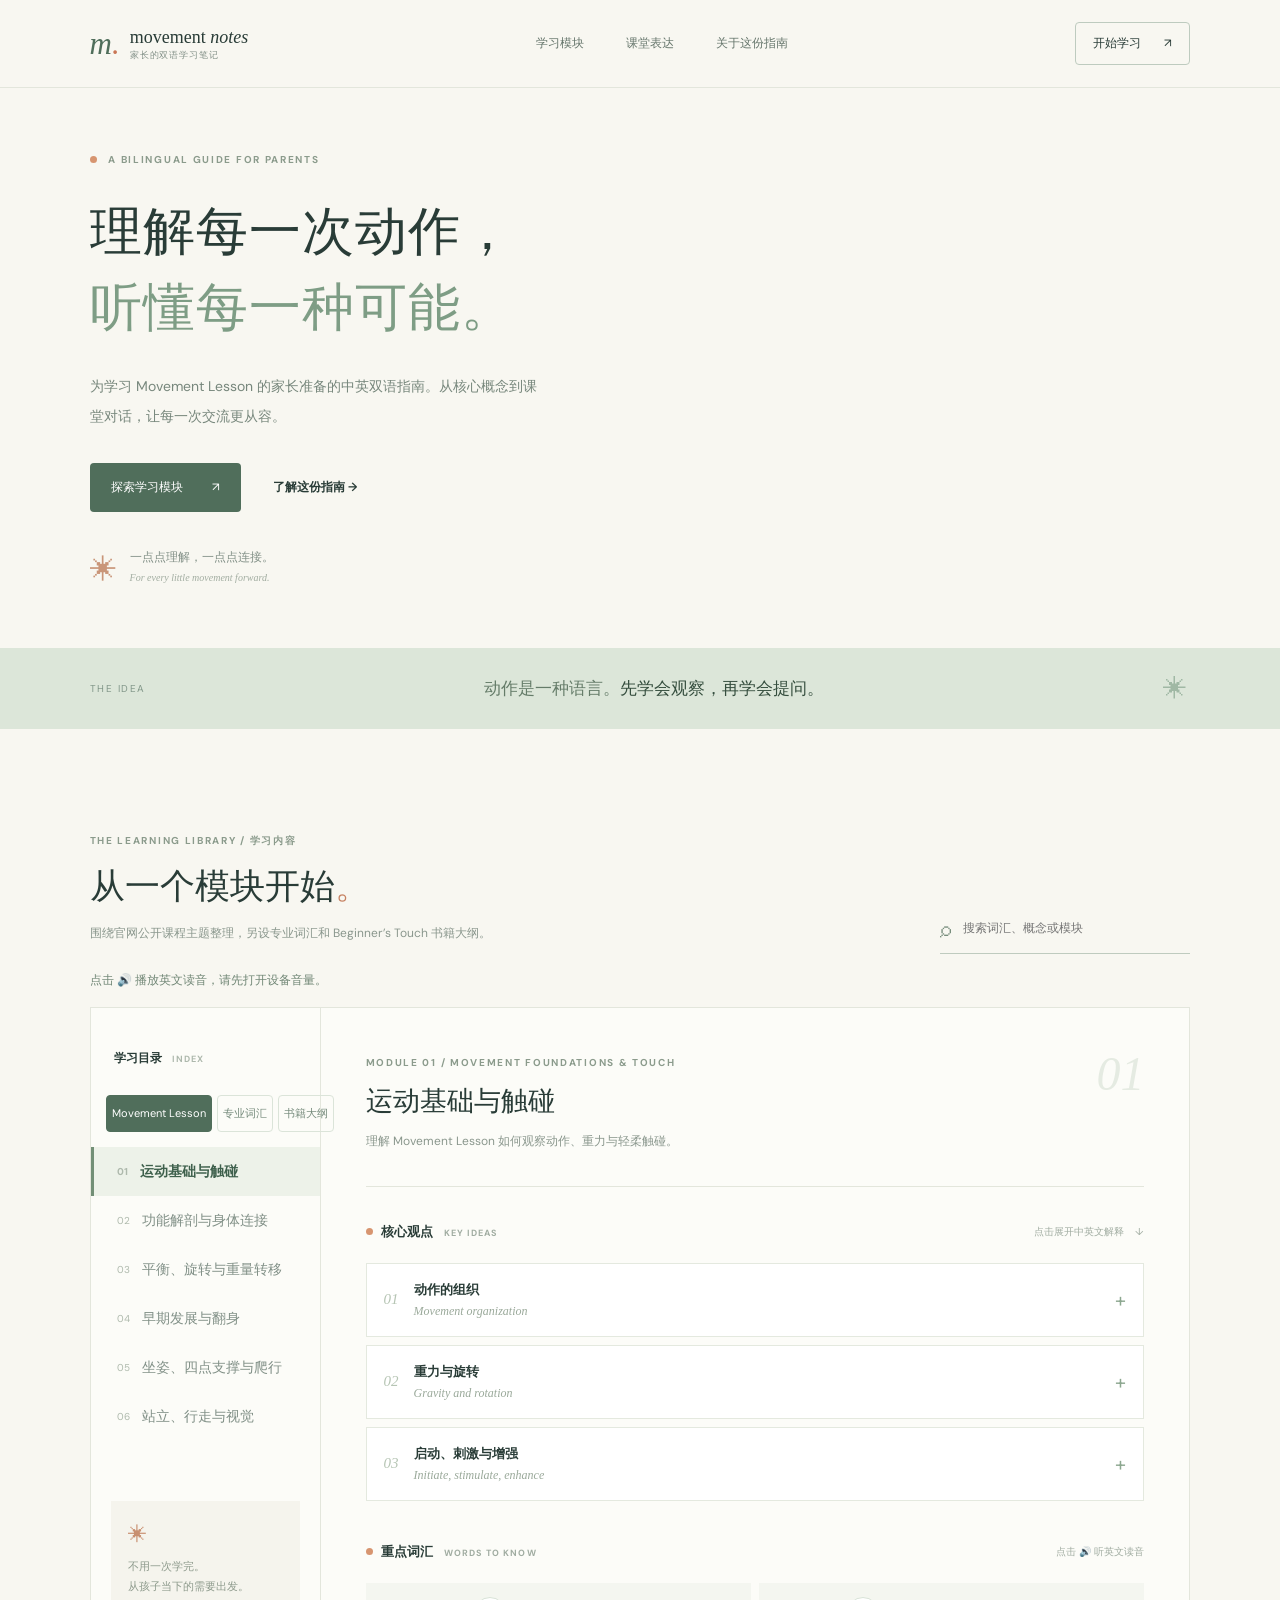
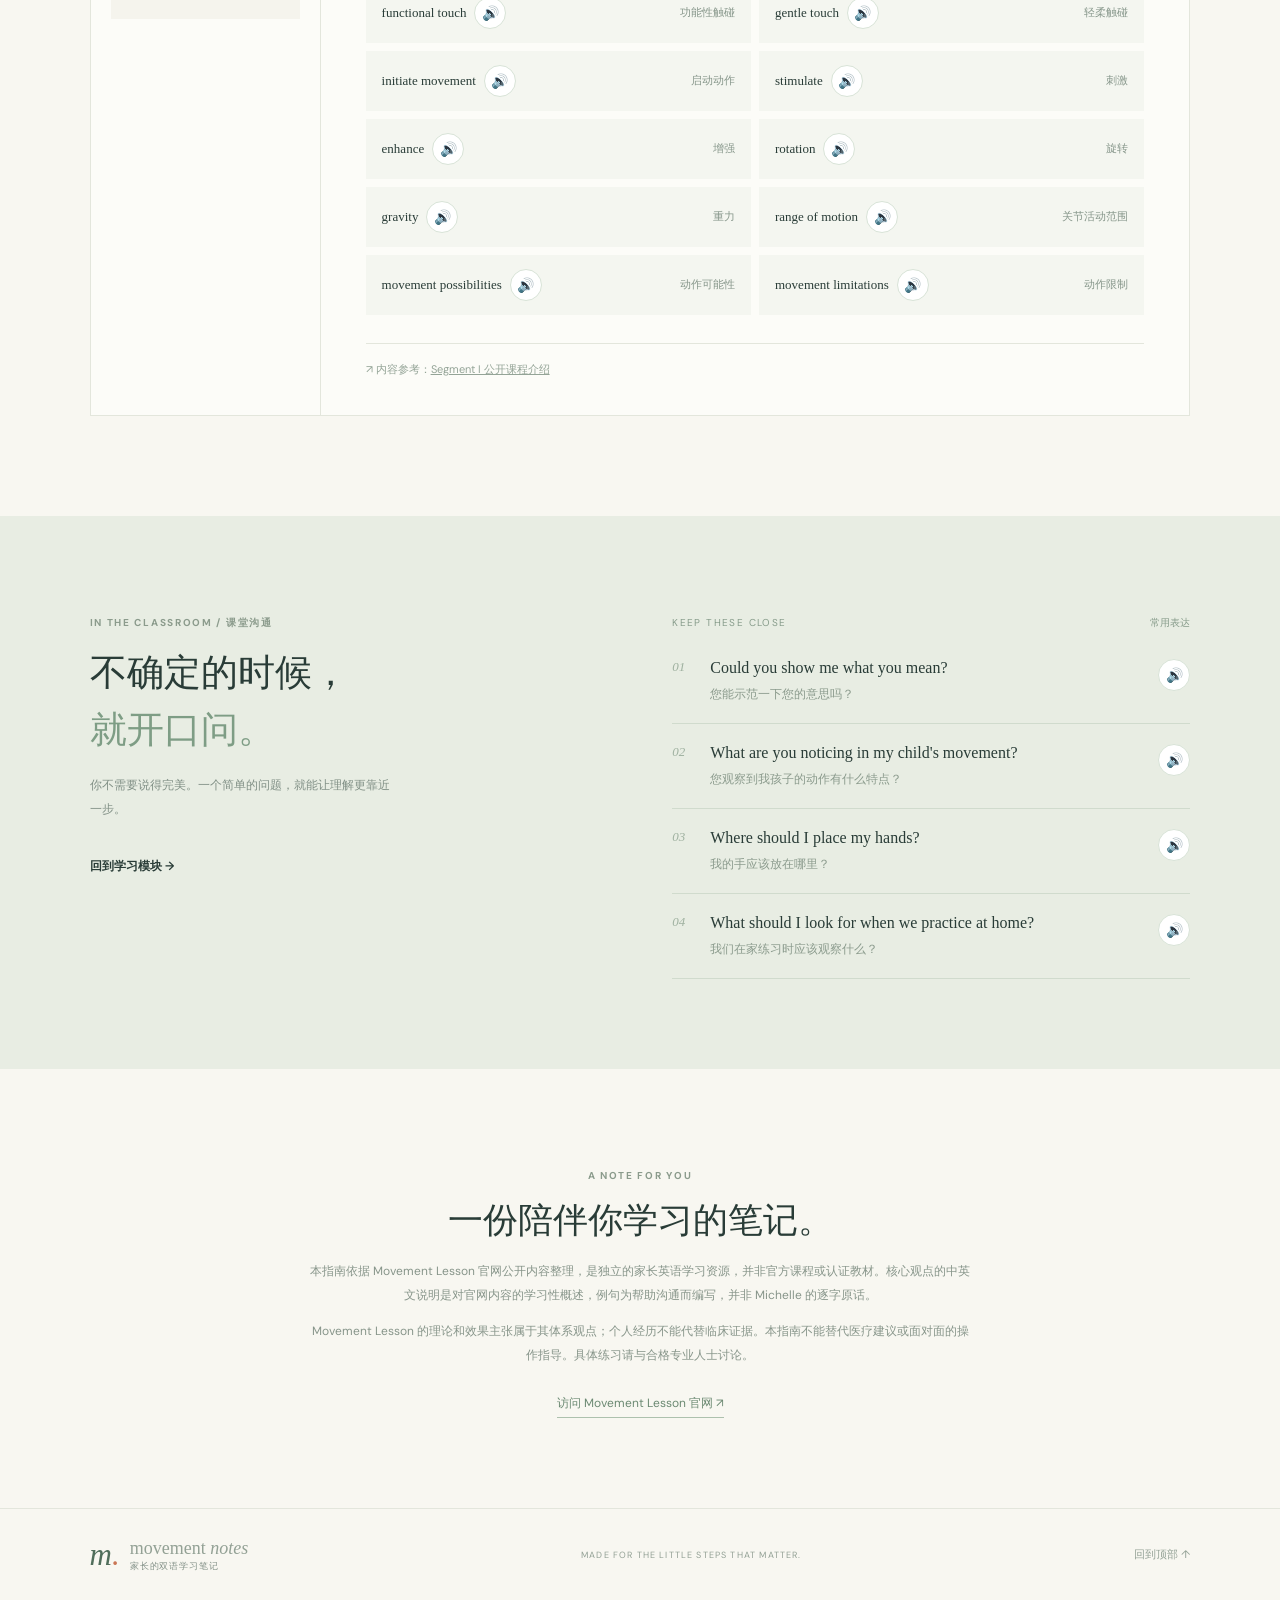
==== index.html @ 73ce2152 "Remove oversized hero illustration" ====
<!doctype html>
<html lang="zh-CN"><head><meta charset="utf-8"><meta name="viewport" content="width=device-width,initial-scale=1"><meta name="description" content="为家长准备的 Movement Lesson 中英双语学习与课堂沟通指南。"><title>Movement Notes · 动作学习英语指南</title><link rel="stylesheet" href="style.css?v=14"><script src="audio-map.js?v=10" defer></script><script src="app.js?v=13" defer></script></head><body>
<header class="top"><a class="brand" href="#top"><span class="brand-icon">m<span>.</span></span><span>movement <b>notes</b><small>家长的双语学习笔记</small></span></a><nav><a href="#modules">学习模块</a><a href="#phrases">课堂表达</a><a href="#about">关于这份指南</a></nav><a class="nav-cta" href="#modules">开始学习 <span>↗</span></a></header>
<main id="top"><section class="hero"><div class="hero-text"><p class="eyebrow"><span></span> A BILINGUAL GUIDE FOR PARENTS</p><h1>理解每一次动作，<br><em>听懂每一种可能。</em></h1><p class="hero-desc">为学习 Movement Lesson 的家长准备的中英双语指南。从核心概念到课堂对话，让每一次交流更从容。</p><div class="hero-actions"><a class="button" href="#modules">探索学习模块 <span>↗</span></a><a class="text-link" href="#about">了解这份指南 <span>→</span></a></div><div class="hero-note"><span class="note-mark">✳</span><p>一点点理解，一点点连接。<br><small>For every little movement forward.</small></p></div></div></section>
<section class="intro-strip"><span>THE IDEA</span><p>动作是一种语言。<strong>先学会观察，再学会提问。</strong></p><span>✳</span></section>
<section id="modules" class="content"><div class="section-head"><div><p class="eyebrow">THE LEARNING LIBRARY / 学习内容</p><h2>从一个模块开始<span>。</span></h2><p>围绕官网公开课程主题整理，另设专业词汇和 Beginner’s Touch 书籍大纲。</p></div><div class="search-wrap"><label for="search">⌕ <span class="sr-only">搜索词汇或模块</span></label><input id="search" type="search" placeholder="搜索词汇、概念或模块"></div></div><p id="speech-status" class="speech-status" role="status" aria-live="polite">点击 🔊 播放英文读音，请先打开设备音量。</p><div class="library"><aside><p class="aside-title">学习目录 <span>INDEX</span></p><div id="category-nav" aria-label="选择学习分类"></div><div id="module-nav" aria-label="选择主题"></div><div class="aside-note"><span>✳</span><p>不用一次学完。<br>从孩子当下的需要出发。</p></div></aside><div class="library-main"><div class="module-heading"><div><p id="module-kicker" class="eyebrow"></p><h3 id="module-title"></h3><p id="module-description"></p></div><span id="module-number" class="module-number"></span></div><div class="subhead"><div><span class="tiny-dot"></span><h4>核心观点 <small>KEY IDEAS</small></h4></div><p>点击展开中英文解释 <span>↓</span></p></div><div id="ideas" class="ideas"></div><div class="subhead words-head"><div><span class="tiny-dot"></span><h4>重点词汇 <small>WORDS TO KNOW</small></h4></div><p>点击 🔊 听英文读音</p></div><div id="terms" class="terms"></div><p id="empty" class="empty" hidden>没有找到相关内容。试试其他中文或英文关键词。</p><div class="source-line">↗ <span id="source"></span></div></div></div></section>
<section id="phrases" class="phrases"><div class="phrases-inner"><div class="phrase-intro"><p class="eyebrow">IN THE CLASSROOM / 课堂沟通</p><h2>不确定的时候，<br><em>就开口问。</em></h2><p>你不需要说得完美。一个简单的问题，就能让理解更靠近一步。</p><a href="#modules" class="text-link">回到学习模块 →</a></div><div class="phrase-list"><p class="phrase-label">KEEP THESE CLOSE <span>常用表达</span></p><div><span>01</span><p>Could you show me what you mean?<small>您能示范一下您的意思吗？</small></p></div><div><span>02</span><p>What are you noticing in my child's movement?<small>您观察到我孩子的动作有什么特点？</small></p></div><div><span>03</span><p>Where should I place my hands?<small>我的手应该放在哪里？</small></p></div><div><span>04</span><p>What should I look for when we practice at home?<small>我们在家练习时应该观察什么？</small></p></div></div></div></section>
<section id="about" class="about"><p class="eyebrow">A NOTE FOR YOU</p><h2>一份陪伴你学习的笔记。</h2><p>本指南依据 Movement Lesson 官网公开内容整理，是独立的家长英语学习资源，并非官方课程或认证教材。核心观点的中英文说明是对官网内容的学习性概述，例句为帮助沟通而编写，并非 Michelle 的逐字原话。</p><p>Movement Lesson 的理论和效果主张属于其体系观点；个人经历不能代替临床证据。本指南不能替代医疗建议或面对面的操作指导。具体练习请与合格专业人士讨论。</p><a href="https://www.movementlesson.academy/" target="_blank" rel="noopener">访问 Movement Lesson 官网 ↗</a></section></main><footer><a class="brand" href="#top"><span class="brand-icon">m<span>.</span></span><span>movement <b>notes</b><small>家长的双语学习笔记</small></span></a><p>MADE FOR THE LITTLE STEPS THAT MATTER.</p><a href="#top">回到顶部 ↑</a></footer></body></html>
---- style.css ----
@import url('https://fonts.googleapis.com/css2?family=DM+Sans:wght@400;500;600;700&family=Playfair+Display:ital,wght@0,500;0,600;1,500&display=swap');
:root{--ink:#293c37;--muted:#77817b;--cream:#f8f7f1;--line:#e3e6dc;--green:#506e5b;--orange:#ca7655}*{box-sizing:border-box}html{scroll-behavior:smooth}body{margin:0;background:var(--cream);color:var(--ink);font-family:'DM Sans', 'PingFang SC','Microsoft YaHei',sans-serif;font-size:14px}a{color:inherit;text-decoration:none}button,input{font:inherit}.top{height:88px;max-width:1420px;margin:auto;padding:0 7%;display:flex;align-items:center;justify-content:space-between;border-bottom:1px solid var(--line)}.brand{display:flex;align-items:center;gap:10px;font-family:Georgia,serif;font-size:18px;line-height:1}.brand b{font-weight:400;font-style:italic}.brand small{display:block;font-family:sans-serif;font-size:9px;letter-spacing:.1em;color:#829087;margin-top:5px}.brand-icon{font:italic 31px Georgia;color:var(--green)}.brand-icon span{color:var(--orange)}nav{display:flex;gap:42px;color:#66766c;font-size:12px}nav a:hover,.text-link:hover{color:var(--orange)}.nav-cta{border:1px solid #becbbf;border-radius:4px;padding:12px 17px;font-size:12px}.nav-cta span{margin-left:20px}.hero{max-width:1420px;margin:auto;padding:65px 7% 75px;display:grid;grid-template-columns:1fr 1fr;gap:7%;align-items:center}.eyebrow{font-size:10px;letter-spacing:.17em;font-weight:700;color:#8b9b8c}.eyebrow span,.tiny-dot{display:inline-block;width:7px;height:7px;background:#d79570;border-radius:50%;margin-right:8px}.hero h1{font-family:Georgia,'Songti SC',serif;font-size:clamp(36px,4.1vw,58px);line-height:1.45;letter-spacing:.02em;font-weight:500;margin:27px 0}.hero h1 em,.phrase-intro em{font-style:normal;color:#7e9d85}.hero-desc{line-height:2.1;max-width:450px;color:#77877c;font-size:14px}.hero-actions{display:flex;gap:32px;align-items:center;margin-top:32px}.button{background:var(--green);color:white;padding:16px 21px;border-radius:4px;font-size:12px}.button span{margin-left:26px}.text-link{font-size:12px;font-weight:600}.hero-note{display:flex;gap:13px;margin-top:78px;color:#829087;font-size:12px;line-height:1.7}.hero-note p{margin:0}.hero-note small{font-family:Georgia;font-style:italic;color:#a2ada1}.note-mark{font-size:27px;color:#c99578}.hero-art{background:#e5e9de;padding:22px;min-height:480px;display:flex;flex-direction:column;justify-content:space-between}.art-label,.art-bottom{display:flex;justify-content:space-between;font-size:9px;letter-spacing:.16em;color:#708477}.art-label span{font-size:19px}.art-circle{width:min(90%,360px);aspect-ratio:1;margin:auto;border-radius:50%;background:#a2b5a2;position:relative;overflow:hidden}.art-circle svg{position:absolute;width:100%;height:100%;z-index:2}.orb{position:absolute;border-radius:50%}.orb-one{width:62%;height:62%;background:#c4d0bd;left:-10%;top:14%}.orb-two{width:67%;height:67%;background:#799783;right:-17%;bottom:-8%}.orb-three{width:40%;height:40%;background:#d0a08a;left:35%;top:29%;opacity:.85}.art-word{position:absolute;z-index:3;color:#f7f5e9;left:27%;top:27%;font:italic 38px/.93 Georgia}.art-word i{font-size:23px}.intro-strip{background:#dce6d9;padding:25px 7%;display:flex;align-items:center;justify-content:space-between;gap:20px}.intro-strip>span{font-size:10px;letter-spacing:.15em;color:#829789}.intro-strip>span:last-child{font-size:24px;color:#a0b8a4}.intro-strip p{font-family:Georgia,'Songti SC',serif;color:#657c69;font-size:17px;margin:0}.intro-strip strong{font-weight:500;color:#354e3e}.content{max-width:1420px;margin:auto;padding:95px 7% 100px}.section-head{display:flex;justify-content:space-between;align-items:end;gap:30px;margin-bottom:38px}h2{font:500 35px/1.4 Georgia,'Songti SC',serif;margin:14px 0}h2 span{color:#c68161}.section-head>div>p:last-child,.module-heading>div>p:last-child{color:#8a978d;font-size:12px}.search-wrap{border-bottom:1px solid #bfcbbf;display:flex;gap:10px;padding:10px 0;width:250px;color:#788e7d;font-size:22px}.search-wrap input{border:0;outline:0;background:transparent;width:100%;font-size:12px}.library{display:grid;grid-template-columns:230px 1fr;border:1px solid var(--line);background:#fcfcf8;min-height:630px}.library aside{border-right:1px solid var(--line);padding:30px 0}.aside-title{font-size:12px;font-weight:700;padding:0 23px 16px}.aside-title span{font-size:9px;color:#adb8ac;letter-spacing:.12em;margin-left:7px}.module-button{width:100%;border:0;background:transparent;text-align:left;padding:15px 20px 15px 23px;color:#819087;cursor:pointer;display:flex;gap:12px;align-items:center;border-left:3px solid transparent}.module-button span{font-size:10px;color:#aeb9ac}.module-button.active{background:#edf2e9;border-left-color:#728f76;color:#3e604c;font-weight:700}.module-button:hover{background:#f0f4ed}.aside-note{margin:60px 20px 0;padding:17px;background:#f5f4ed;color:#8d9a8c;line-height:1.8;font-size:11px}.aside-note span{color:#c88f70;font-size:19px}.aside-note p{margin:5px 0}.library-main{padding:38px 45px}.module-heading{display:flex;justify-content:space-between;border-bottom:1px solid var(--line);padding-bottom:24px}.module-heading h3{font:500 27px Georgia,'Songti SC',serif;margin:14px 0}.module-number{font:italic 48px Georgia;color:#e5ebe2}.subhead{display:flex;justify-content:space-between;align-items:center;margin:28px 0 14px}.subhead>div{display:flex;align-items:center}.subhead h4{font-size:13px;margin:0}.subhead h4 small{font-size:9px;color:#a0aca1;letter-spacing:.12em;margin-left:8px}.subhead p{font-size:10px;color:#a0aca1}.subhead p span{margin-left:8px}.ideas details{border:1px solid #e4e9df;margin-bottom:8px;background:#fff}.ideas summary{list-style:none;cursor:pointer;display:flex;align-items:center;gap:15px;padding:17px}.ideas summary::-webkit-details-marker{display:none}.idea-no{font:italic 15px Georgia;color:#b6c5b4}.idea-title{flex:1;font-size:13px;font-weight:600}.idea-title small{display:block;font:italic 12px Georgia;color:#9aa99a;margin-top:5px}.plus{font-size:20px;color:#8ca78f}.ideas details[open] .plus{transform:rotate(45deg)}.idea-body{padding:0 20px 18px 48px;line-height:1.8;color:#66796c;font-size:12px}.idea-body p{margin:8px 0}.idea-body .en{color:#899a8a;font-family:Georgia,serif}.words-head{margin-top:34px}.terms{display:grid;grid-template-columns:repeat(2,1fr);gap:8px}.term{background:#f4f6f0;padding:14px 16px;display:flex;justify-content:space-between;gap:10px}.term b{font:500 13px Georgia,serif}.term span{color:#86968a;font-size:11px;text-align:right}.source-line{border-top:1px solid var(--line);margin-top:28px;padding-top:18px;color:#94a497;font-size:11px}.source-line a{text-decoration:underline}.empty{color:#8b9b8c;padding:20px 0}.phrases{background:#e8ede3}.phrases-inner{max-width:1420px;margin:auto;padding:90px 7%;display:grid;grid-template-columns:1fr 1.15fr;gap:12%}.phrase-intro h2{font-size:37px;line-height:1.55}.phrase-intro>p:not(.eyebrow){color:#819086;line-height:2;max-width:310px;font-size:12px}.phrase-intro .text-link{display:inline-block;margin-top:25px}.phrase-label{font-size:10px;letter-spacing:.14em;color:#879c8b}.phrase-label span{float:right;letter-spacing:0}.phrase-list>div{display:flex;gap:25px;border-bottom:1px solid #d0dbcd;padding:20px 0}.phrase-list>div>span{font:italic 13px Georgia;color:#9fb1a0}.phrase-list>div p{font:16px Georgia;margin:0}.phrase-list small{display:block;font:12px sans-serif;color:#8b9b8d;margin-top:9px}.about{text-align:center;max-width:710px;margin:auto;padding:90px 25px}.about p:not(.eyebrow){line-height:2;color:#87958a;font-size:12px}.about a{display:inline-block;margin-top:16px;font-size:12px;color:#6b8972;border-bottom:1px solid #adc1ad;padding-bottom:5px}footer{border-top:1px solid var(--line);padding:28px 7%;display:flex;align-items:center;justify-content:space-between;color:#93a195}footer>p{font-size:9px;letter-spacing:.13em}footer>a:last-child{font-size:11px}.sr-only{position:absolute;width:1px;height:1px;overflow:hidden;clip:rect(0,0,0,0)}@media(max-width:750px){.top{height:72px}nav{display:none}.hero{grid-template-columns:1fr;padding-top:45px;gap:35px}.hero h1{font-size:36px}.hero-note{margin-top:35px}.hero-art{min-height:330px}.art-circle{width:260px}.intro-strip{padding:22px 7%}.intro-strip>span:first-child{display:none}.intro-strip p{font-size:14px}.content{padding-top:60px}.section-head{display:block}.search-wrap{width:100%;margin-top:25px}.library{display:block}.library aside{border-right:0;border-bottom:1px solid var(--line);padding:15px 0}.aside-title{padding-bottom:5px}#module-nav{display:flex;overflow:auto}.module-button{width:auto;min-width:max-content;border-left:0;border-bottom:3px solid transparent;padding:12px}.module-button.active{border-bottom-color:#728f76}.aside-note{display:none}.library-main{padding:25px 20px}.module-number{font-size:36px}.terms{grid-template-columns:1fr}.phrases-inner{grid-template-columns:1fr;gap:35px;padding:65px 7%}.phrase-intro h2{font-size:30px}footer>p{display:none}.subhead p{font-size:9px}}
.audio-button{flex:0 0 auto;display:inline-flex;align-items:center;justify-content:center;width:32px;height:32px;padding:0;border:1px solid #d8e3d7;border-radius:50%;background:#fff;color:#506e5b;cursor:pointer;font-size:14px;line-height:1}.audio-button:hover{background:#e8f0e6;border-color:#9fb7a0}.audio-button:focus-visible{outline:2px solid #506e5b;outline-offset:2px}.audio-button:disabled{opacity:.4;cursor:not-allowed}.term-label{display:flex;align-items:center;gap:8px;min-width:0}.term{align-items:center}.english-line{display:flex;align-items:flex-start;gap:10px}.english-line .en{flex:1}.phrase-list>div .audio-button{margin-left:auto}.phrase-list>div p{flex:1}
.speech-status{font-size:12px;color:#718776;margin:-20px 0 18px}.audio-button.is-speaking{background:#dce9dc;border-color:#718e76}
.nav-group{padding:15px 23px 4px;margin:0;color:#a2afa3;font-size:9px;font-weight:700;letter-spacing:.12em}@media(max-width:750px){.nav-group{align-self:center;min-width:max-content;padding:12px 10px;font-size:9px}}
#category-nav{display:flex;gap:5px;padding:0 15px 15px} .category-button{flex:1;border:1px solid #dbe4d9;background:transparent;border-radius:4px;padding:10px 5px;color:#768b7c;font-size:11px;cursor:pointer;white-space:nowrap}.category-button.active{background:#506e5b;border-color:#506e5b;color:#fff}.category-button:focus-visible,.module-button:focus-visible{outline:2px solid #506e5b;outline-offset:-2px}@media(max-width:750px){#category-nav{padding:0 14px 12px;max-width:390px}#module-nav{overscroll-behavior-x:contain;scrollbar-width:thin}.module-button{flex-shrink:0}}
.chapter-label{font-weight:700;color:#48614f;margin-top:20px!important}.chapter-points{padding-left:18px;margin:8px 0;line-height:1.9}.chapter-points li{margin:8px 0}.chapter-terms{display:grid;grid-template-columns:repeat(2,minmax(0,1fr));gap:7px}.chapter-term{display:flex;justify-content:space-between;align-items:center;gap:8px;padding:9px;background:#f4f6f0}.chapter-term-label{display:flex;align-items:center;gap:7px}.chapter-term-label b{font:500 12px Georgia,serif}.chapter-translation{color:#86968a;text-align:right;font-size:11px}.chapter-term .audio-button{width:28px;height:28px;font-size:12px}@media(max-width:750px){.chapter-terms{grid-template-columns:1fr}.idea-body{padding-left:20px}}
#module-nav.book-chapters{display:flex;overflow-x:auto;max-width:100%;padding:0 12px 10px;gap:7px;scrollbar-width:thin}#module-nav.book-chapters .module-button{width:auto;min-width:max-content;flex:0 0 auto;border:1px solid #dbe4d9;border-radius:4px;padding:10px 12px}#module-nav.book-chapters .module-button.active{border-color:#728f76;background:#edf2e9}#module-nav.book-chapters .module-button span{color:#789481}
.original-reference{display:inline-block;margin-left:8px;vertical-align:baseline}.original-reference>summary{display:inline;list-style:none;cursor:pointer;color:#52775e;text-decoration:underline;text-underline-offset:3px;font-size:11px}.original-reference>summary::-webkit-details-marker{display:none}.original-reference[open]{display:block;margin:8px 0 14px;padding:12px 14px;background:#f2f6ef;border-left:3px solid #92ac93}.original-reference blockquote{margin:9px 0;font:13px/1.7 Georgia,serif;color:#526c5b}.original-reference small{color:#8a998d;font-size:10px}
.ideas details.original-reference{border:0;background:transparent;margin:0 0 0 8px}.ideas details.original-reference[open]{display:block;margin:8px 0 14px;background:#f2f6ef;border-left:3px solid #92ac93}.ideas .original-reference>summary{display:inline;padding:0;list-style:none}
.hero{display:block;padding-top:55px;padding-bottom:55px}.hero-text{max-width:760px}.hero-note{margin-top:35px}@media(max-width:750px){.hero{padding-top:35px;padding-bottom:35px}}
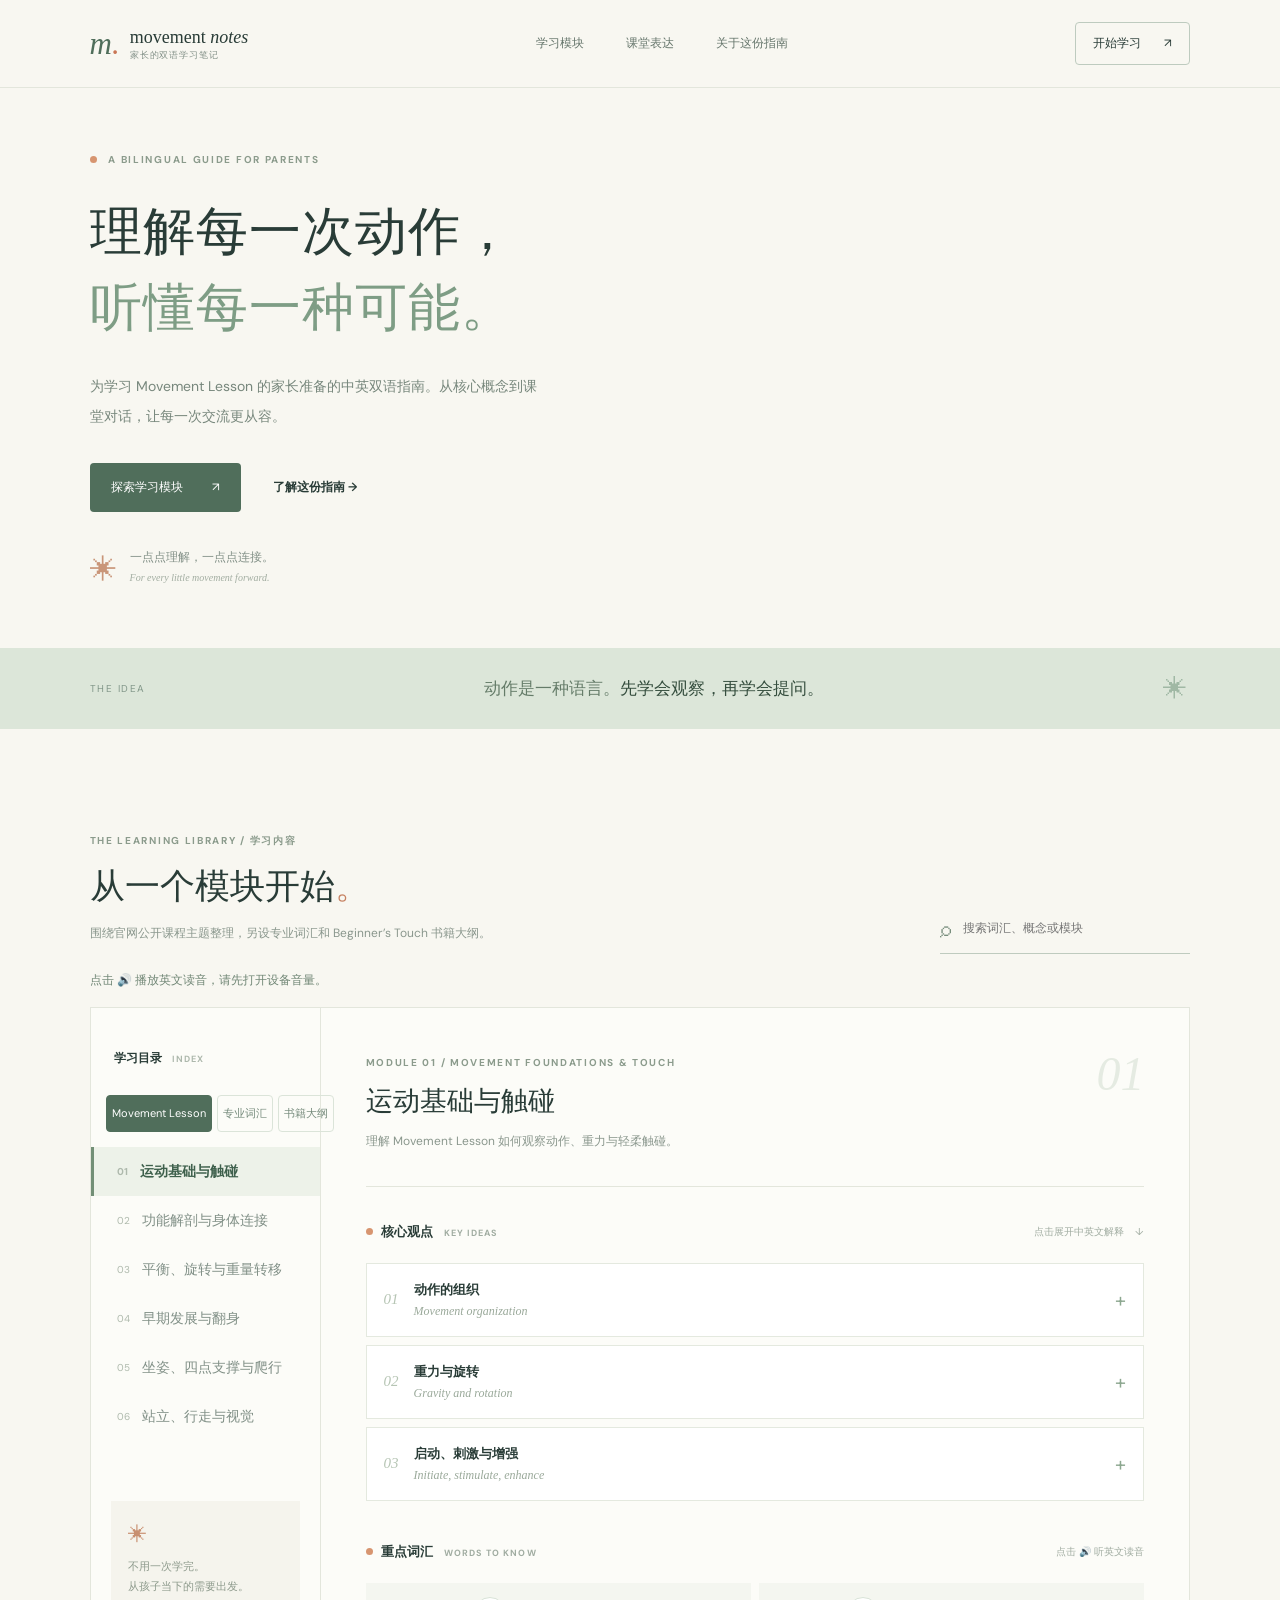
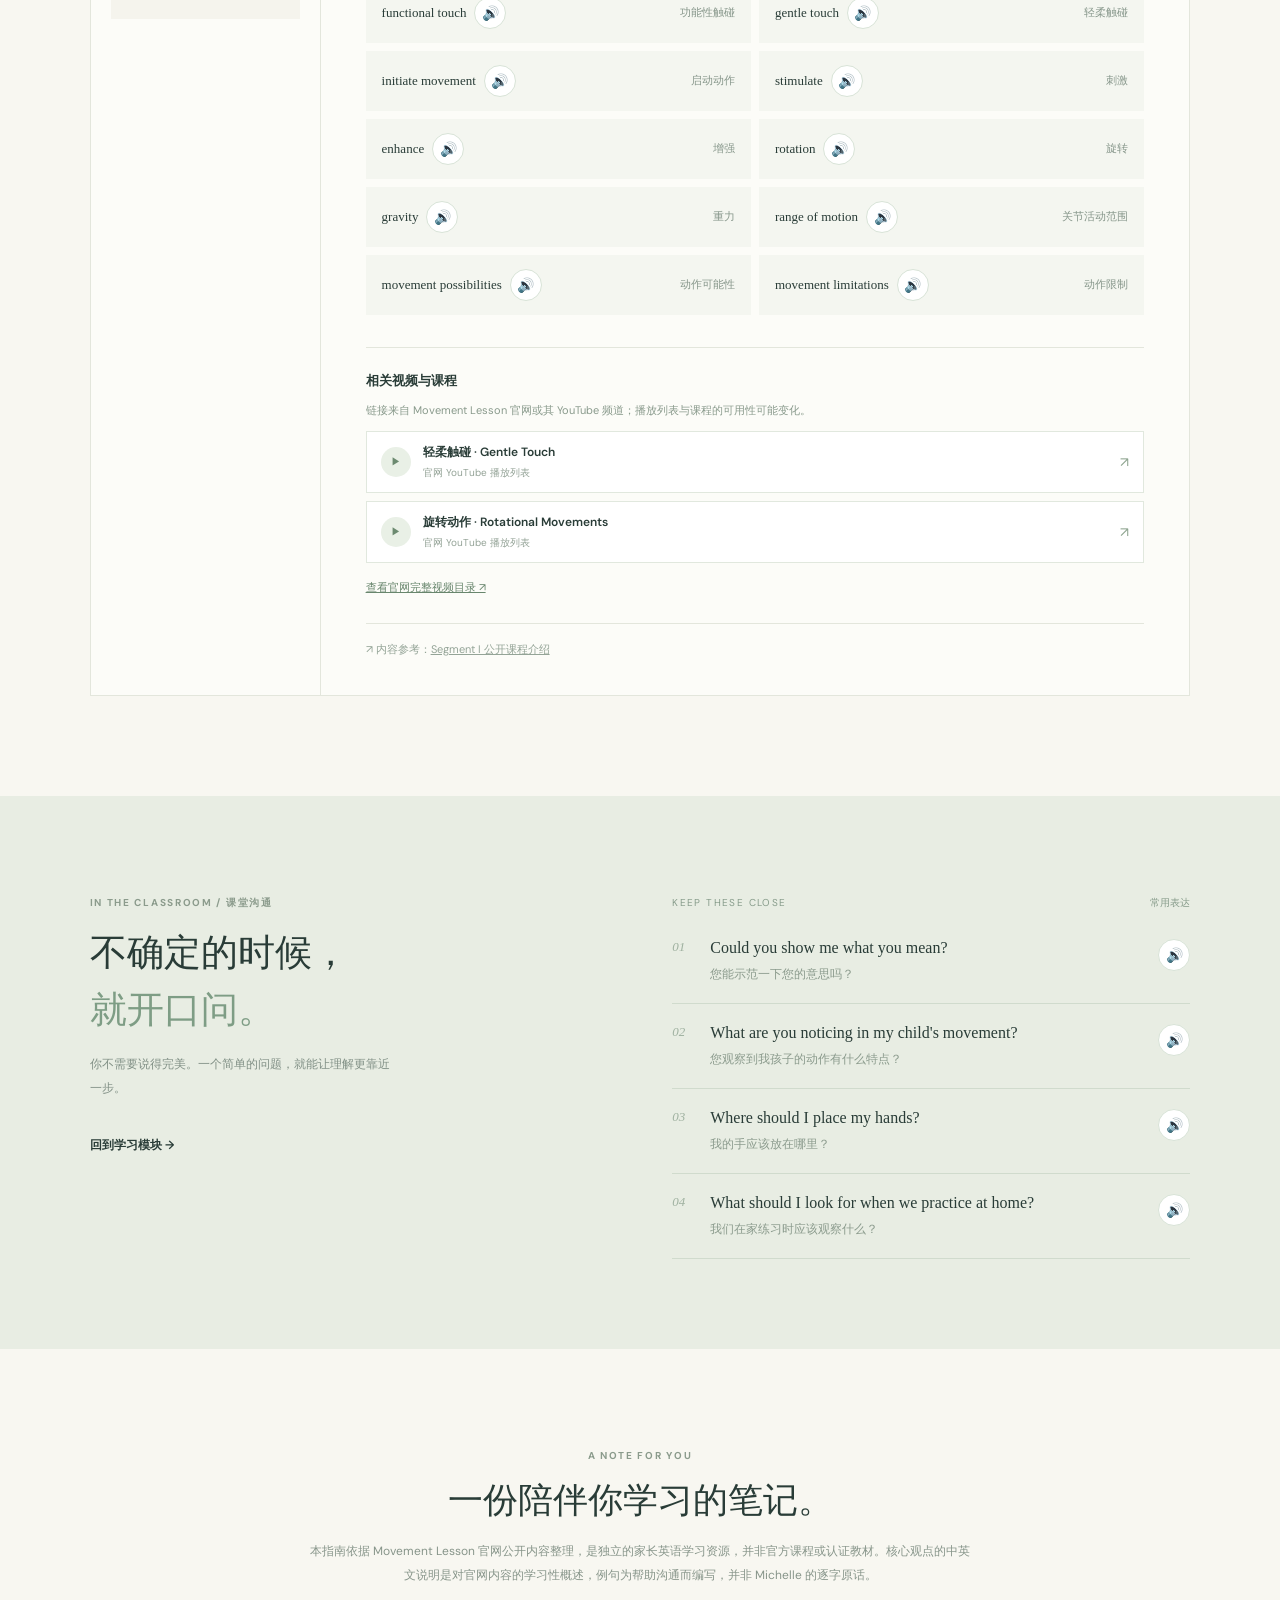
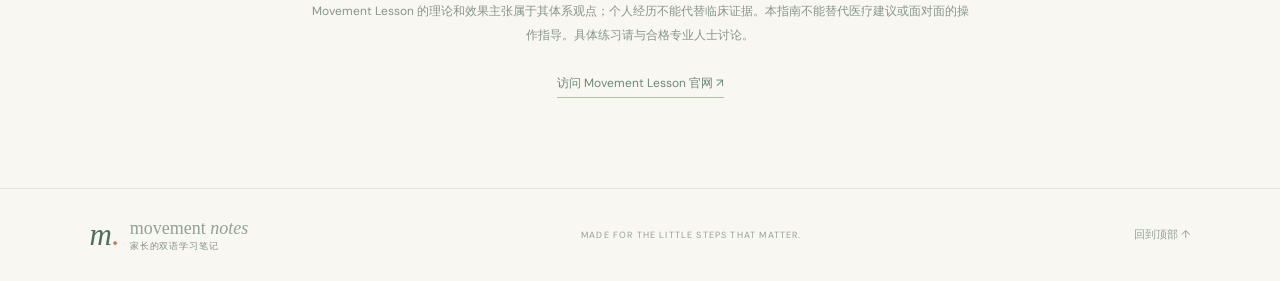
==== commit 000d31a8: "Add official movement video resources by module" ====
--- a/index.html
+++ b/index.html
@@ -1,8 +1,8 @@
 <!doctype html>
-<html lang="zh-CN"><head><meta charset="utf-8"><meta name="viewport" content="width=device-width,initial-scale=1"><meta name="description" content="为家长准备的 Movement Lesson 中英双语学习与课堂沟通指南。"><title>Movement Notes · 动作学习英语指南</title><link rel="stylesheet" href="style.css?v=14"><script src="audio-map.js?v=10" defer></script><script src="app.js?v=13" defer></script></head><body>
+<html lang="zh-CN"><head><meta charset="utf-8"><meta name="viewport" content="width=device-width,initial-scale=1"><meta name="description" content="为家长准备的 Movement Lesson 中英双语学习与课堂沟通指南。"><title>Movement Notes · 动作学习英语指南</title><link rel="stylesheet" href="style.css?v=17"><script src="audio-map.js?v=16" defer></script><script src="app.js?v=17" defer></script></head><body>
 <header class="top"><a class="brand" href="#top"><span class="brand-icon">m<span>.</span></span><span>movement <b>notes</b><small>家长的双语学习笔记</small></span></a><nav><a href="#modules">学习模块</a><a href="#phrases">课堂表达</a><a href="#about">关于这份指南</a></nav><a class="nav-cta" href="#modules">开始学习 <span>↗</span></a></header>
 <main id="top"><section class="hero"><div class="hero-text"><p class="eyebrow"><span></span> A BILINGUAL GUIDE FOR PARENTS</p><h1>理解每一次动作，<br><em>听懂每一种可能。</em></h1><p class="hero-desc">为学习 Movement Lesson 的家长准备的中英双语指南。从核心概念到课堂对话，让每一次交流更从容。</p><div class="hero-actions"><a class="button" href="#modules">探索学习模块 <span>↗</span></a><a class="text-link" href="#about">了解这份指南 <span>→</span></a></div><div class="hero-note"><span class="note-mark">✳</span><p>一点点理解，一点点连接。<br><small>For every little movement forward.</small></p></div></div></section>
 <section class="intro-strip"><span>THE IDEA</span><p>动作是一种语言。<strong>先学会观察，再学会提问。</strong></p><span>✳</span></section>
-<section id="modules" class="content"><div class="section-head"><div><p class="eyebrow">THE LEARNING LIBRARY / 学习内容</p><h2>从一个模块开始<span>。</span></h2><p>围绕官网公开课程主题整理，另设专业词汇和 Beginner’s Touch 书籍大纲。</p></div><div class="search-wrap"><label for="search">⌕ <span class="sr-only">搜索词汇或模块</span></label><input id="search" type="search" placeholder="搜索词汇、概念或模块"></div></div><p id="speech-status" class="speech-status" role="status" aria-live="polite">点击 🔊 播放英文读音，请先打开设备音量。</p><div class="library"><aside><p class="aside-title">学习目录 <span>INDEX</span></p><div id="category-nav" aria-label="选择学习分类"></div><div id="module-nav" aria-label="选择主题"></div><div class="aside-note"><span>✳</span><p>不用一次学完。<br>从孩子当下的需要出发。</p></div></aside><div class="library-main"><div class="module-heading"><div><p id="module-kicker" class="eyebrow"></p><h3 id="module-title"></h3><p id="module-description"></p></div><span id="module-number" class="module-number"></span></div><div class="subhead"><div><span class="tiny-dot"></span><h4>核心观点 <small>KEY IDEAS</small></h4></div><p>点击展开中英文解释 <span>↓</span></p></div><div id="ideas" class="ideas"></div><div class="subhead words-head"><div><span class="tiny-dot"></span><h4>重点词汇 <small>WORDS TO KNOW</small></h4></div><p>点击 🔊 听英文读音</p></div><div id="terms" class="terms"></div><p id="empty" class="empty" hidden>没有找到相关内容。试试其他中文或英文关键词。</p><div class="source-line">↗ <span id="source"></span></div></div></div></section>
+<section id="modules" class="content"><div class="section-head"><div><p class="eyebrow">THE LEARNING LIBRARY / 学习内容</p><h2>从一个模块开始<span>。</span></h2><p>围绕官网公开课程主题整理，另设专业词汇和 Beginner’s Touch 书籍大纲。</p></div><div class="search-wrap"><label for="search">⌕ <span class="sr-only">搜索词汇或模块</span></label><input id="search" type="search" placeholder="搜索词汇、概念或模块"></div></div><p id="speech-status" class="speech-status" role="status" aria-live="polite">点击 🔊 播放英文读音，请先打开设备音量。</p><div class="library"><aside><p class="aside-title">学习目录 <span>INDEX</span></p><div id="category-nav" aria-label="选择学习分类"></div><div id="module-nav" aria-label="选择主题"></div><div class="aside-note"><span>✳</span><p>不用一次学完。<br>从孩子当下的需要出发。</p></div></aside><div class="library-main"><div class="module-heading"><div><p id="module-kicker" class="eyebrow"></p><h3 id="module-title"></h3><p id="module-description"></p></div><span id="module-number" class="module-number"></span></div><div class="subhead"><div><span class="tiny-dot"></span><h4>核心观点 <small>KEY IDEAS</small></h4></div><p>点击展开中英文解释 <span>↓</span></p></div><div id="ideas" class="ideas"></div><div class="subhead words-head"><div><span class="tiny-dot"></span><h4>重点词汇 <small>WORDS TO KNOW</small></h4></div><p>点击 🔊 听英文读音</p></div><div id="terms" class="terms"></div><p id="empty" class="empty" hidden>没有找到相关内容。试试其他中文或英文关键词。</p><section id="video-resources" class="video-resources" hidden></section><div class="source-line">↗ <span id="source"></span></div></div></div></section>
 <section id="phrases" class="phrases"><div class="phrases-inner"><div class="phrase-intro"><p class="eyebrow">IN THE CLASSROOM / 课堂沟通</p><h2>不确定的时候，<br><em>就开口问。</em></h2><p>你不需要说得完美。一个简单的问题，就能让理解更靠近一步。</p><a href="#modules" class="text-link">回到学习模块 →</a></div><div class="phrase-list"><p class="phrase-label">KEEP THESE CLOSE <span>常用表达</span></p><div><span>01</span><p>Could you show me what you mean?<small>您能示范一下您的意思吗？</small></p></div><div><span>02</span><p>What are you noticing in my child's movement?<small>您观察到我孩子的动作有什么特点？</small></p></div><div><span>03</span><p>Where should I place my hands?<small>我的手应该放在哪里？</small></p></div><div><span>04</span><p>What should I look for when we practice at home?<small>我们在家练习时应该观察什么？</small></p></div></div></div></section>
 <section id="about" class="about"><p class="eyebrow">A NOTE FOR YOU</p><h2>一份陪伴你学习的笔记。</h2><p>本指南依据 Movement Lesson 官网公开内容整理，是独立的家长英语学习资源，并非官方课程或认证教材。核心观点的中英文说明是对官网内容的学习性概述，例句为帮助沟通而编写，并非 Michelle 的逐字原话。</p><p>Movement Lesson 的理论和效果主张属于其体系观点；个人经历不能代替临床证据。本指南不能替代医疗建议或面对面的操作指导。具体练习请与合格专业人士讨论。</p><a href="https://www.movementlesson.academy/" target="_blank" rel="noopener">访问 Movement Lesson 官网 ↗</a></section></main><footer><a class="brand" href="#top"><span class="brand-icon">m<span>.</span></span><span>movement <b>notes</b><small>家长的双语学习笔记</small></span></a><p>MADE FOR THE LITTLE STEPS THAT MATTER.</p><a href="#top">回到顶部 ↑</a></footer></body></html>
--- a/style.css
+++ b/style.css
@@ -9,3 +9,6 @@
 .original-reference{display:inline-block;margin-left:8px;vertical-align:baseline}.original-reference>summary{display:inline;list-style:none;cursor:pointer;color:#52775e;text-decoration:underline;text-underline-offset:3px;font-size:11px}.original-reference>summary::-webkit-details-marker{display:none}.original-reference[open]{display:block;margin:8px 0 14px;padding:12px 14px;background:#f2f6ef;border-left:3px solid #92ac93}.original-reference blockquote{margin:9px 0;font:13px/1.7 Georgia,serif;color:#526c5b}.original-reference small{color:#8a998d;font-size:10px}
 .ideas details.original-reference{border:0;background:transparent;margin:0 0 0 8px}.ideas details.original-reference[open]{display:block;margin:8px 0 14px;background:#f2f6ef;border-left:3px solid #92ac93}.ideas .original-reference>summary{display:inline;padding:0;list-style:none}
 .hero{display:block;padding-top:55px;padding-bottom:55px}.hero-text{max-width:760px}.hero-note{margin-top:35px}@media(max-width:750px){.hero{padding-top:35px;padding-bottom:35px}}
+.full-original-link{display:inline-block;margin-top:16px;padding:10px 14px;border:1px solid #9db39f;border-radius:4px;color:#4b7054;font-weight:600}.full-original-link:hover{background:#edf2e9}.original-page{max-width:850px;padding:55px 7% 90px;margin:auto}.original-page h1{font:500 32px/1.5 Georgia,'Songti SC',serif}.original-intro{color:#7d8f80;line-height:1.9;font-size:12px}.original-nav{justify-content:space-between;margin:30px 0;color:#55745d}.original-nav a[hidden]{display:none}.original-paper{background:#fff;border:1px solid var(--line);padding:25px 32px;margin:15px 0}.original-paper h2{font:600 12px 'DM Sans',sans-serif;color:#839989;letter-spacing:.08em;margin:0 0 18px}.original-text{white-space:pre-wrap;overflow-wrap:anywhere;font:14px/1.8 Georgia,serif;color:#48574b}@media(max-width:750px){.original-page{padding:35px 5% 60px}.original-paper{padding:20px}.original-page h1{font-size:25px}}
+.original-text{margin:18px 0 5px}.original-translation{margin:5px 0 18px;padding:10px 13px;border-left:3px solid #b3c7b3;background:#f4f7f1;color:#506654;font:13px/1.9 'PingFang SC','Microsoft YaHei',sans-serif;white-space:pre-wrap}
+.video-resources{margin-top:32px;padding-top:24px;border-top:1px solid var(--line)}.video-resources h4{font-size:13px;margin:0}.video-note{color:#899a8c;font-size:11px;line-height:1.7}.video-link{display:flex;align-items:center;gap:12px;margin:8px 0;padding:12px 14px;border:1px solid #e1e8de;background:#fff}.video-link:hover{background:#f1f6ee}.video-play{display:grid;place-items:center;width:30px;height:30px;border-radius:50%;background:#e9f0e6;color:#6c8a70;font-size:10px}.video-link>span:nth-child(2){flex:1}.video-link b{display:block;font-size:12px;font-weight:600}.video-link small{display:block;margin-top:5px;color:#94a397;font-size:10px}.video-arrow{color:#8ca38e}.video-guide{display:inline-block;margin-top:9px;font-size:11px;color:#68866d;text-decoration:underline}
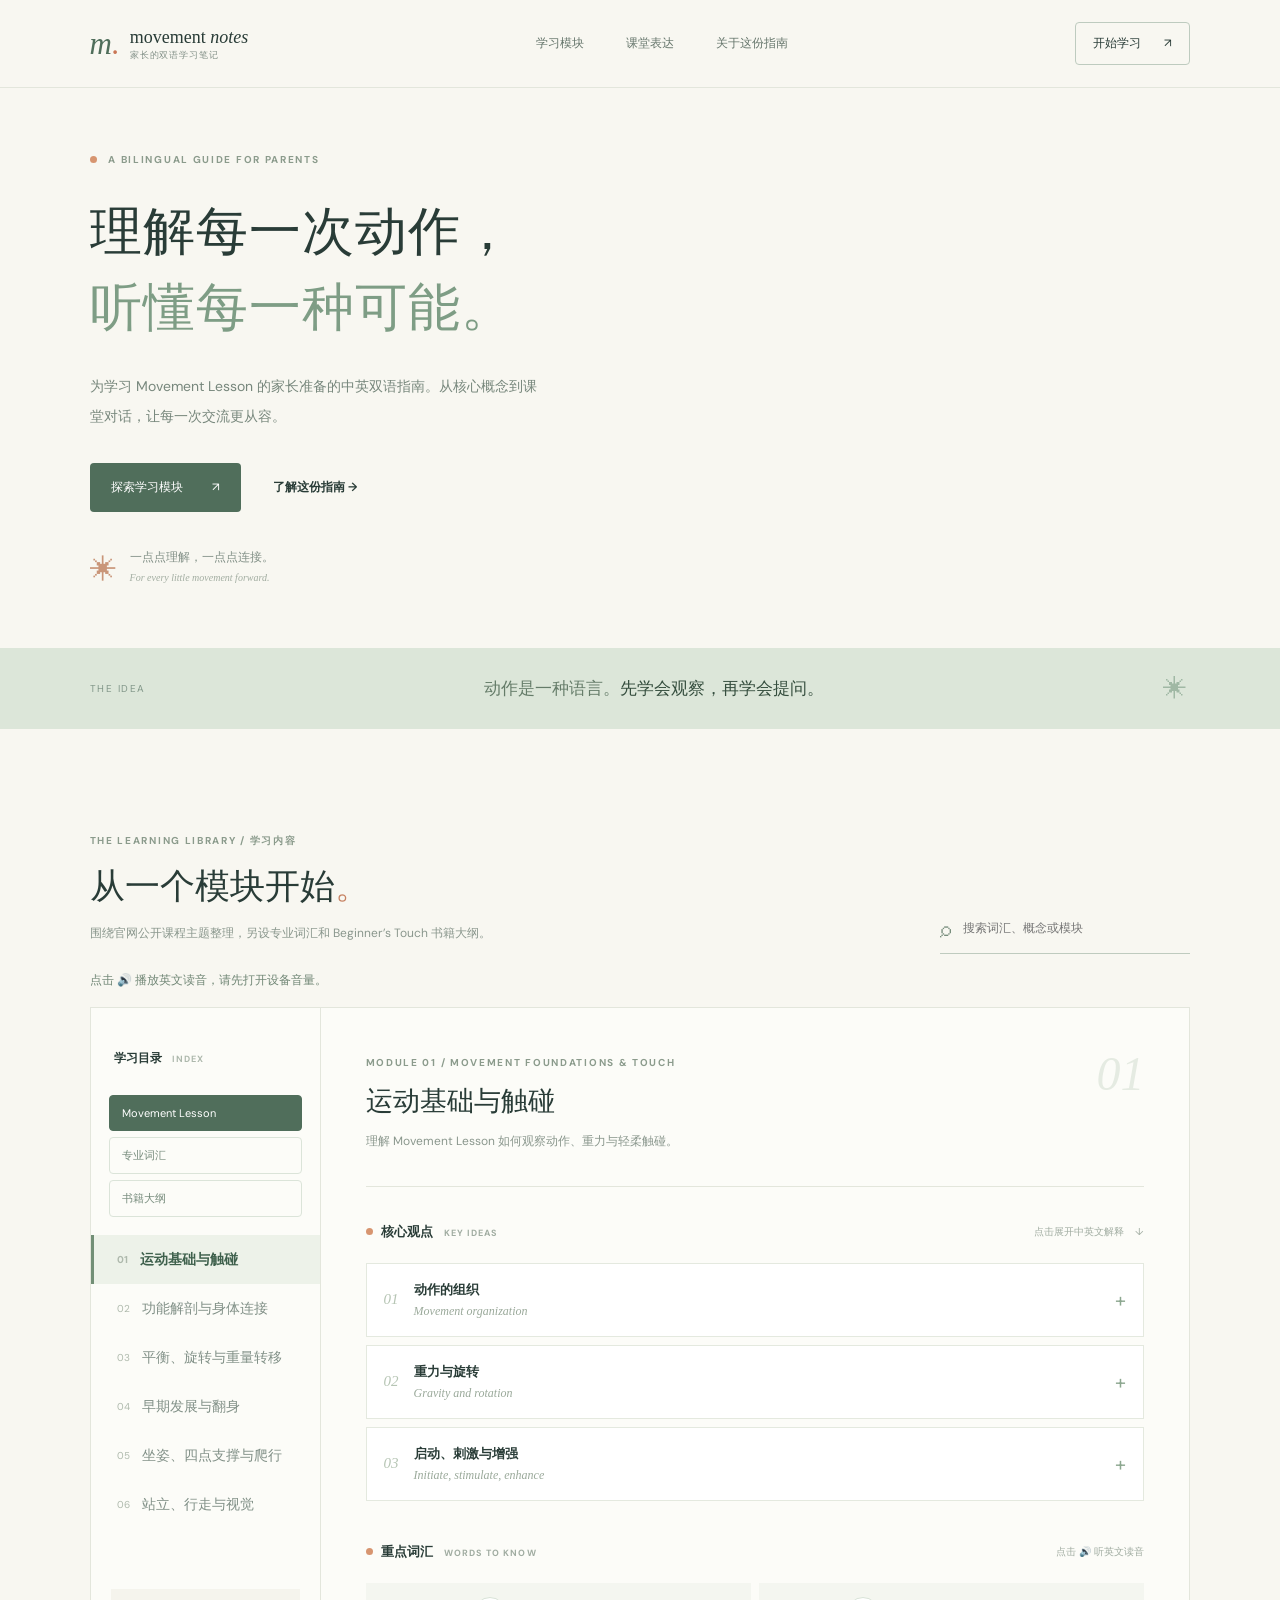
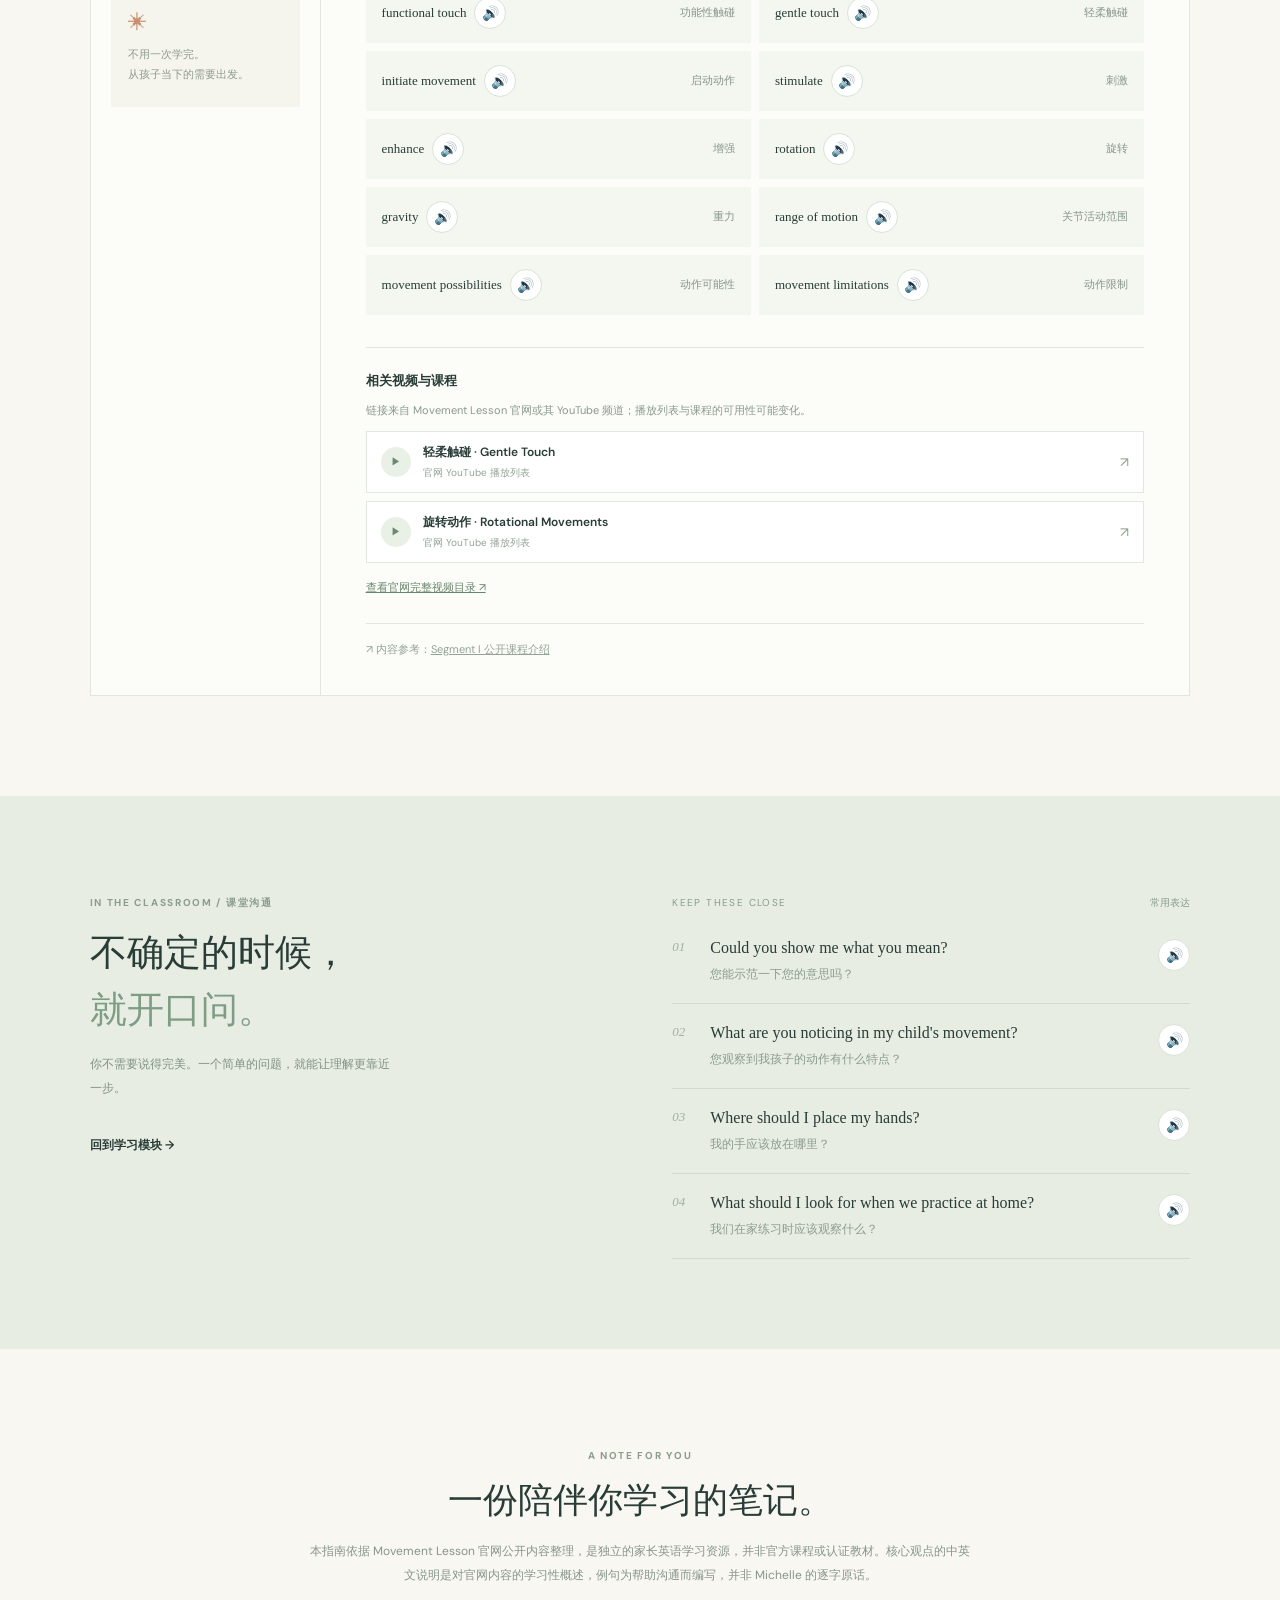
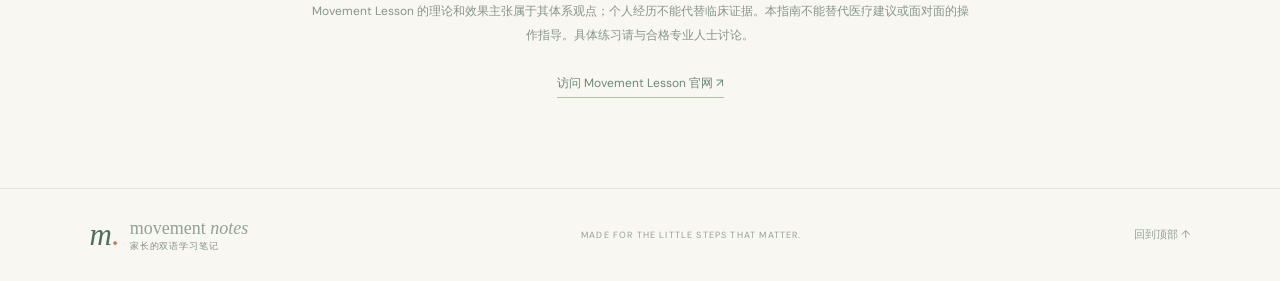
==== commit bdd2225e: "Fix desktop learning category spacing" ====
--- a/index.html
+++ b/index.html
@@ -1,5 +1,5 @@
 <!doctype html>
-<html lang="zh-CN"><head><meta charset="utf-8"><meta name="viewport" content="width=device-width,initial-scale=1"><meta name="description" content="为家长准备的 Movement Lesson 中英双语学习与课堂沟通指南。"><title>Movement Notes · 动作学习英语指南</title><link rel="stylesheet" href="style.css?v=17"><script src="audio-map.js?v=16" defer></script><script src="app.js?v=17" defer></script></head><body>
+<html lang="zh-CN"><head><meta charset="utf-8"><meta name="viewport" content="width=device-width,initial-scale=1"><meta name="description" content="为家长准备的 Movement Lesson 中英双语学习与课堂沟通指南。"><title>Movement Notes · 动作学习英语指南</title><link rel="stylesheet" href="style.css?v=18"><script src="audio-map.js?v=16" defer></script><script src="app.js?v=17" defer></script></head><body>
 <header class="top"><a class="brand" href="#top"><span class="brand-icon">m<span>.</span></span><span>movement <b>notes</b><small>家长的双语学习笔记</small></span></a><nav><a href="#modules">学习模块</a><a href="#phrases">课堂表达</a><a href="#about">关于这份指南</a></nav><a class="nav-cta" href="#modules">开始学习 <span>↗</span></a></header>
 <main id="top"><section class="hero"><div class="hero-text"><p class="eyebrow"><span></span> A BILINGUAL GUIDE FOR PARENTS</p><h1>理解每一次动作，<br><em>听懂每一种可能。</em></h1><p class="hero-desc">为学习 Movement Lesson 的家长准备的中英双语指南。从核心概念到课堂对话，让每一次交流更从容。</p><div class="hero-actions"><a class="button" href="#modules">探索学习模块 <span>↗</span></a><a class="text-link" href="#about">了解这份指南 <span>→</span></a></div><div class="hero-note"><span class="note-mark">✳</span><p>一点点理解，一点点连接。<br><small>For every little movement forward.</small></p></div></div></section>
 <section class="intro-strip"><span>THE IDEA</span><p>动作是一种语言。<strong>先学会观察，再学会提问。</strong></p><span>✳</span></section>
--- a/style.css
+++ b/style.css
@@ -12,3 +12,4 @@
 .full-original-link{display:inline-block;margin-top:16px;padding:10px 14px;border:1px solid #9db39f;border-radius:4px;color:#4b7054;font-weight:600}.full-original-link:hover{background:#edf2e9}.original-page{max-width:850px;padding:55px 7% 90px;margin:auto}.original-page h1{font:500 32px/1.5 Georgia,'Songti SC',serif}.original-intro{color:#7d8f80;line-height:1.9;font-size:12px}.original-nav{justify-content:space-between;margin:30px 0;color:#55745d}.original-nav a[hidden]{display:none}.original-paper{background:#fff;border:1px solid var(--line);padding:25px 32px;margin:15px 0}.original-paper h2{font:600 12px 'DM Sans',sans-serif;color:#839989;letter-spacing:.08em;margin:0 0 18px}.original-text{white-space:pre-wrap;overflow-wrap:anywhere;font:14px/1.8 Georgia,serif;color:#48574b}@media(max-width:750px){.original-page{padding:35px 5% 60px}.original-paper{padding:20px}.original-page h1{font-size:25px}}
 .original-text{margin:18px 0 5px}.original-translation{margin:5px 0 18px;padding:10px 13px;border-left:3px solid #b3c7b3;background:#f4f7f1;color:#506654;font:13px/1.9 'PingFang SC','Microsoft YaHei',sans-serif;white-space:pre-wrap}
 .video-resources{margin-top:32px;padding-top:24px;border-top:1px solid var(--line)}.video-resources h4{font-size:13px;margin:0}.video-note{color:#899a8c;font-size:11px;line-height:1.7}.video-link{display:flex;align-items:center;gap:12px;margin:8px 0;padding:12px 14px;border:1px solid #e1e8de;background:#fff}.video-link:hover{background:#f1f6ee}.video-play{display:grid;place-items:center;width:30px;height:30px;border-radius:50%;background:#e9f0e6;color:#6c8a70;font-size:10px}.video-link>span:nth-child(2){flex:1}.video-link b{display:block;font-size:12px;font-weight:600}.video-link small{display:block;margin-top:5px;color:#94a397;font-size:10px}.video-arrow{color:#8ca38e}.video-guide{display:inline-block;margin-top:9px;font-size:11px;color:#68866d;text-decoration:underline}
+@media(min-width:751px){#category-nav{display:grid;grid-template-columns:minmax(0,1fr);gap:6px;padding:0 18px 18px}.category-button{width:100%;text-align:left;padding:10px 12px}}
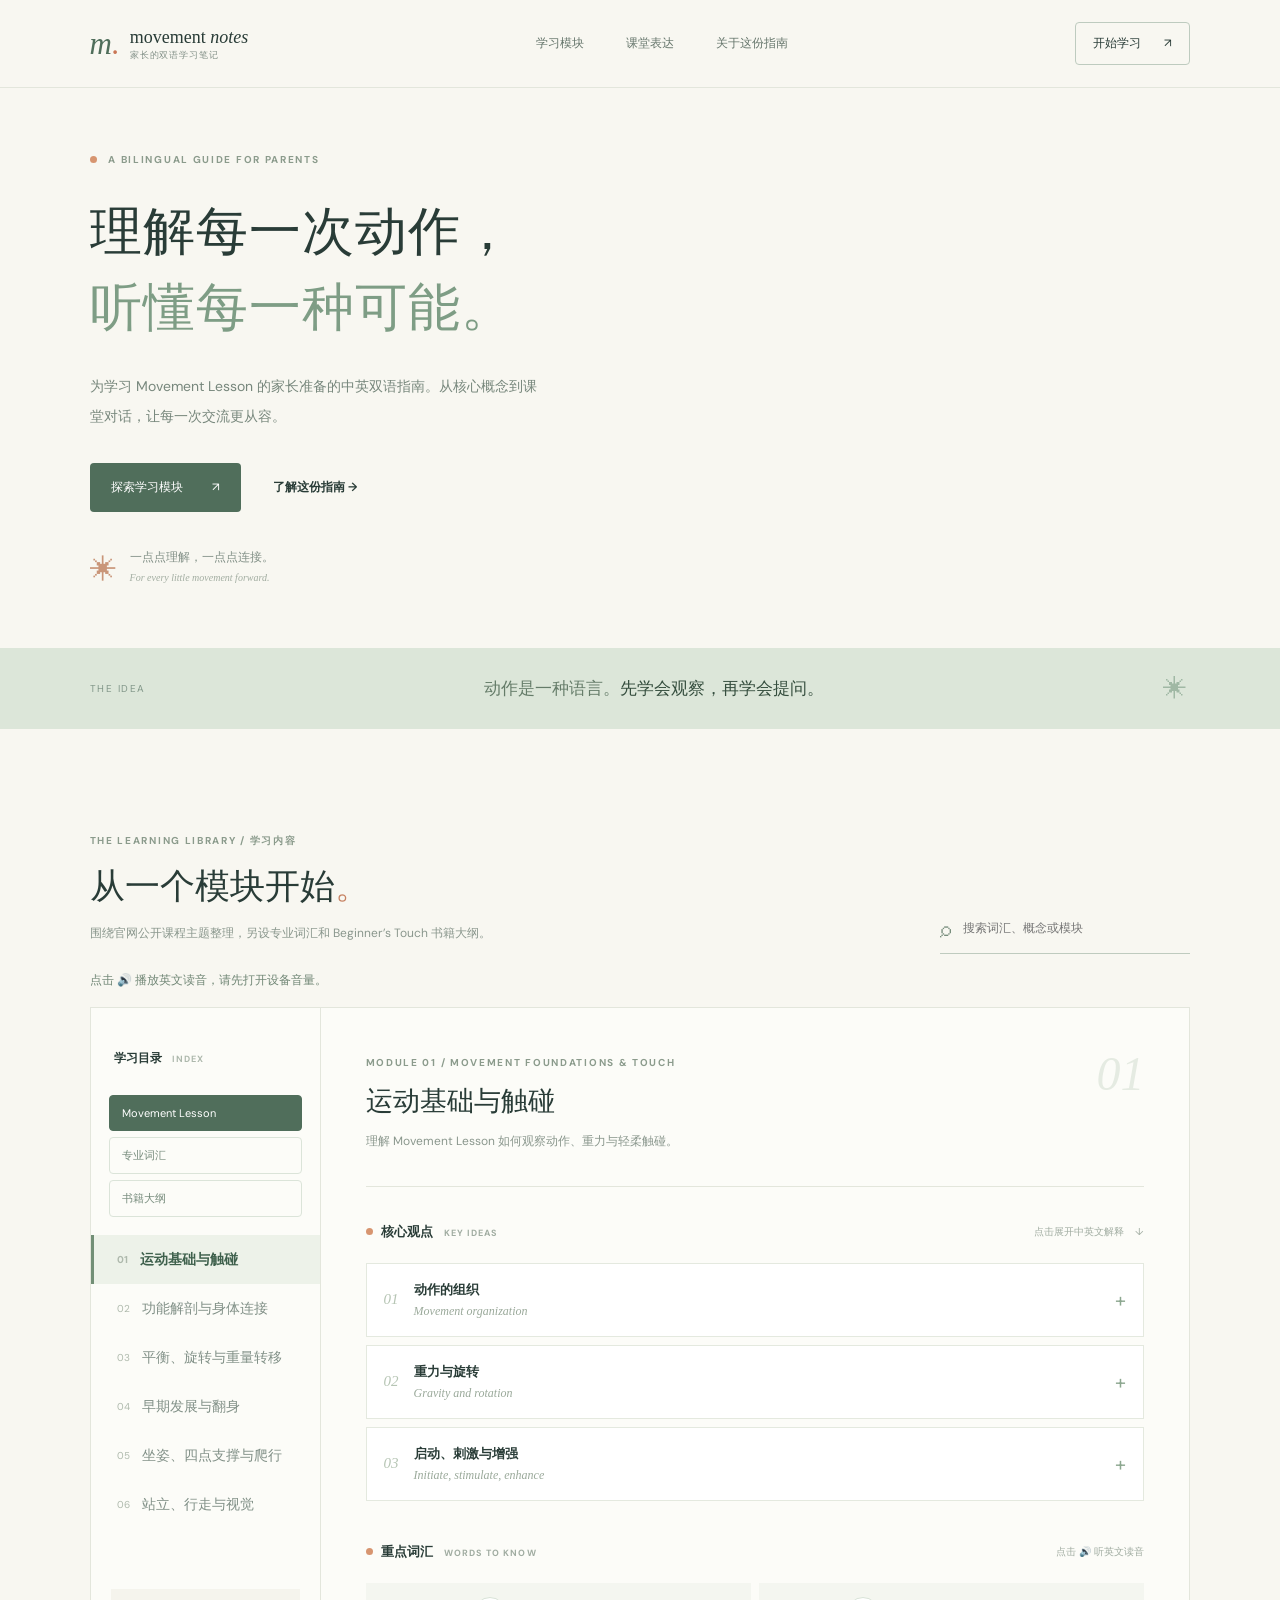
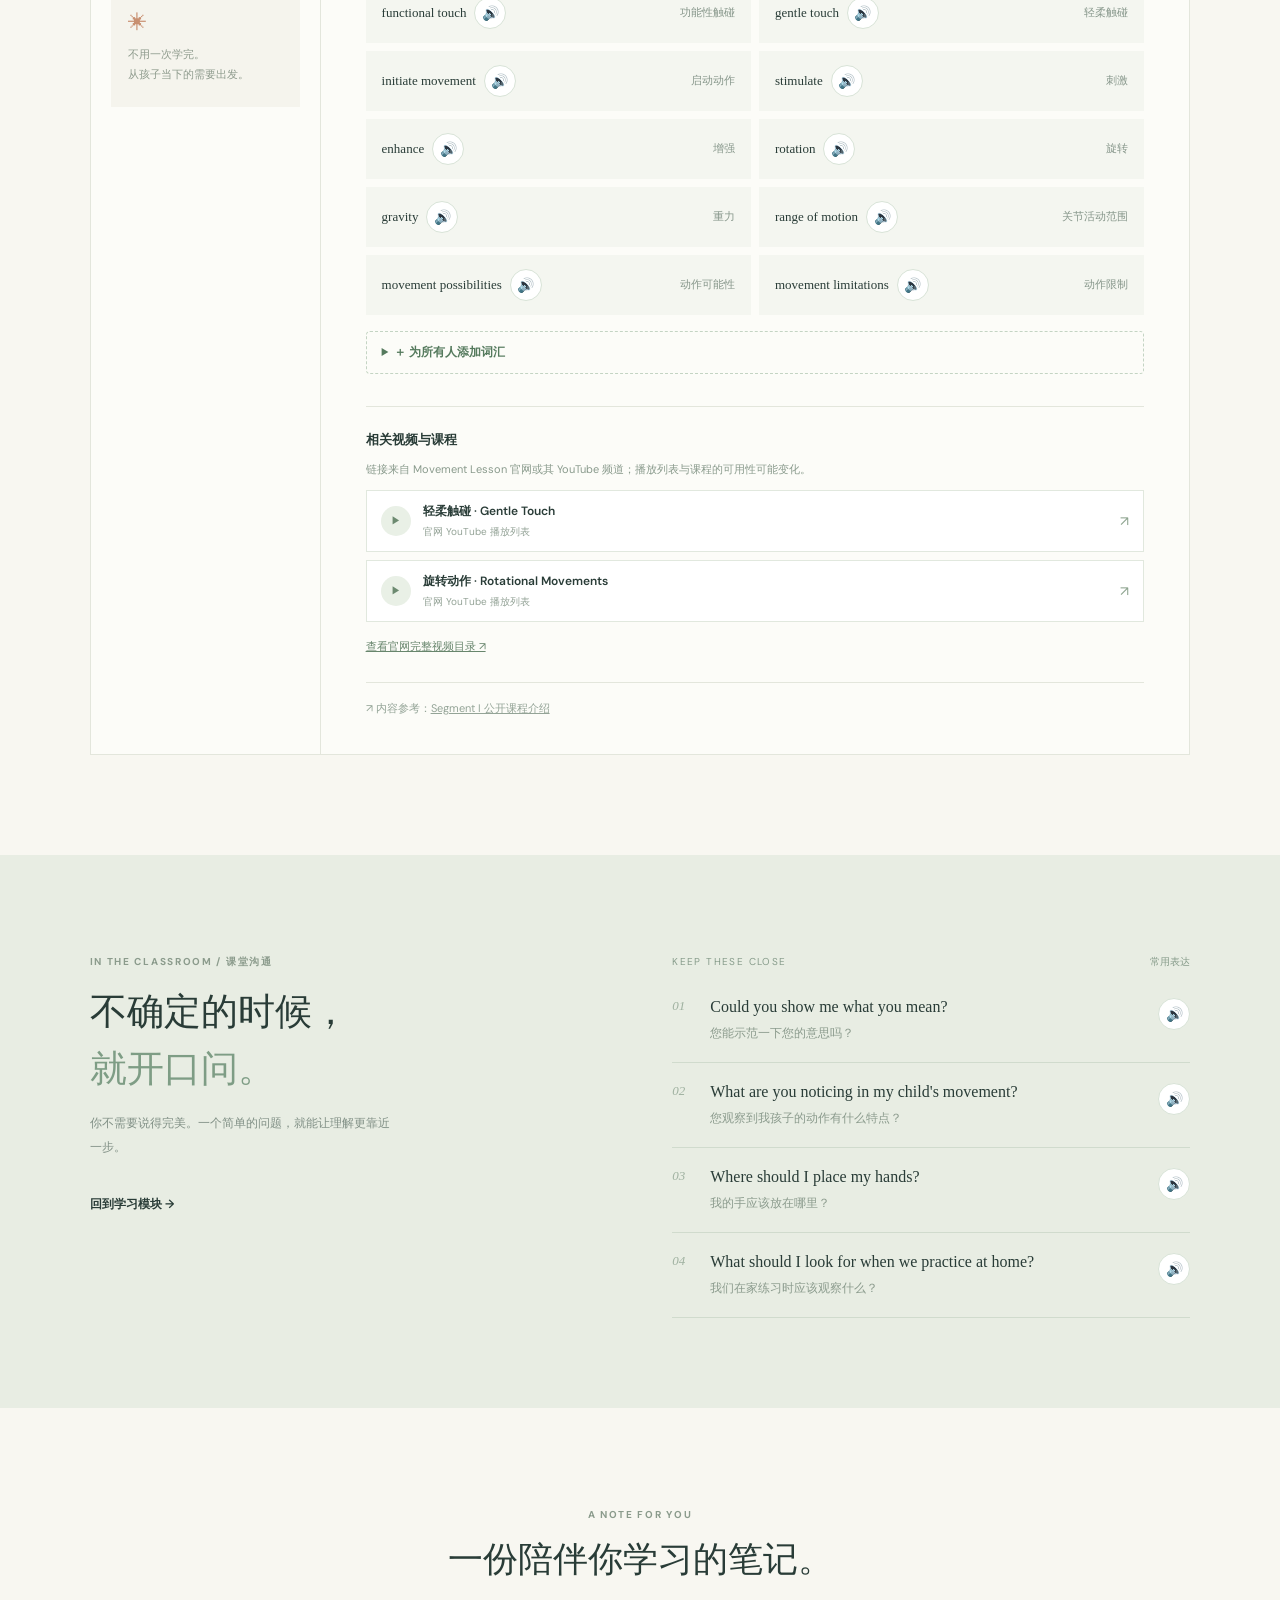
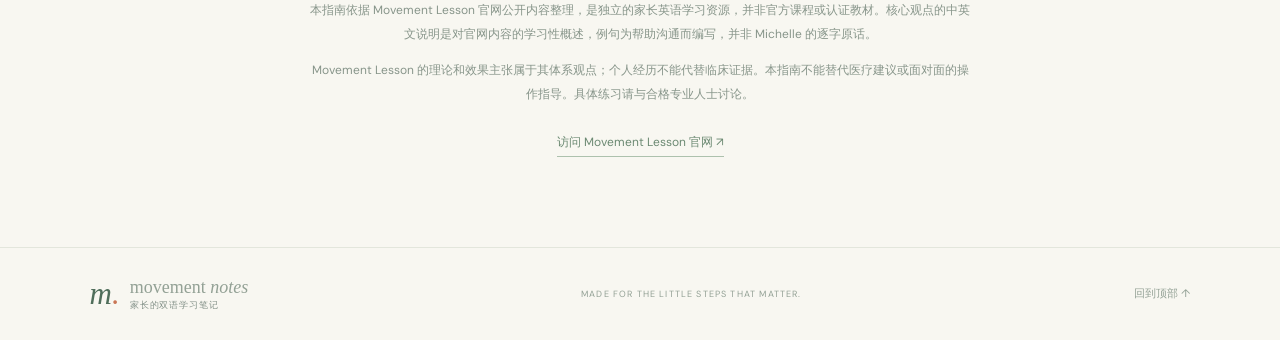
==== commit f64e869e: "Allow publishing shared vocabulary through GitHub" ====
--- a/index.html
+++ b/index.html
@@ -1,8 +1,8 @@
 <!doctype html>
-<html lang="zh-CN"><head><meta charset="utf-8"><meta name="viewport" content="width=device-width,initial-scale=1"><meta name="description" content="为家长准备的 Movement Lesson 中英双语学习与课堂沟通指南。"><title>Movement Notes · 动作学习英语指南</title><link rel="stylesheet" href="style.css?v=18"><script src="audio-map.js?v=16" defer></script><script src="app.js?v=17" defer></script></head><body>
+<html lang="zh-CN"><head><meta charset="utf-8"><meta name="viewport" content="width=device-width,initial-scale=1"><meta name="description" content="为家长准备的 Movement Lesson 中英双语学习与课堂沟通指南。"><title>Movement Notes · 动作学习英语指南</title><link rel="stylesheet" href="style.css?v=21"><script src="audio-map.js?v=16" defer></script><script src="app.js?v=19" defer></script></head><body>
 <header class="top"><a class="brand" href="#top"><span class="brand-icon">m<span>.</span></span><span>movement <b>notes</b><small>家长的双语学习笔记</small></span></a><nav><a href="#modules">学习模块</a><a href="#phrases">课堂表达</a><a href="#about">关于这份指南</a></nav><a class="nav-cta" href="#modules">开始学习 <span>↗</span></a></header>
 <main id="top"><section class="hero"><div class="hero-text"><p class="eyebrow"><span></span> A BILINGUAL GUIDE FOR PARENTS</p><h1>理解每一次动作，<br><em>听懂每一种可能。</em></h1><p class="hero-desc">为学习 Movement Lesson 的家长准备的中英双语指南。从核心概念到课堂对话，让每一次交流更从容。</p><div class="hero-actions"><a class="button" href="#modules">探索学习模块 <span>↗</span></a><a class="text-link" href="#about">了解这份指南 <span>→</span></a></div><div class="hero-note"><span class="note-mark">✳</span><p>一点点理解，一点点连接。<br><small>For every little movement forward.</small></p></div></div></section>
 <section class="intro-strip"><span>THE IDEA</span><p>动作是一种语言。<strong>先学会观察，再学会提问。</strong></p><span>✳</span></section>
-<section id="modules" class="content"><div class="section-head"><div><p class="eyebrow">THE LEARNING LIBRARY / 学习内容</p><h2>从一个模块开始<span>。</span></h2><p>围绕官网公开课程主题整理，另设专业词汇和 Beginner’s Touch 书籍大纲。</p></div><div class="search-wrap"><label for="search">⌕ <span class="sr-only">搜索词汇或模块</span></label><input id="search" type="search" placeholder="搜索词汇、概念或模块"></div></div><p id="speech-status" class="speech-status" role="status" aria-live="polite">点击 🔊 播放英文读音，请先打开设备音量。</p><div class="library"><aside><p class="aside-title">学习目录 <span>INDEX</span></p><div id="category-nav" aria-label="选择学习分类"></div><div id="module-nav" aria-label="选择主题"></div><div class="aside-note"><span>✳</span><p>不用一次学完。<br>从孩子当下的需要出发。</p></div></aside><div class="library-main"><div class="module-heading"><div><p id="module-kicker" class="eyebrow"></p><h3 id="module-title"></h3><p id="module-description"></p></div><span id="module-number" class="module-number"></span></div><div class="subhead"><div><span class="tiny-dot"></span><h4>核心观点 <small>KEY IDEAS</small></h4></div><p>点击展开中英文解释 <span>↓</span></p></div><div id="ideas" class="ideas"></div><div class="subhead words-head"><div><span class="tiny-dot"></span><h4>重点词汇 <small>WORDS TO KNOW</small></h4></div><p>点击 🔊 听英文读音</p></div><div id="terms" class="terms"></div><p id="empty" class="empty" hidden>没有找到相关内容。试试其他中文或英文关键词。</p><section id="video-resources" class="video-resources" hidden></section><div class="source-line">↗ <span id="source"></span></div></div></div></section>
+<section id="modules" class="content"><div class="section-head"><div><p class="eyebrow">THE LEARNING LIBRARY / 学习内容</p><h2>从一个模块开始<span>。</span></h2><p>围绕官网公开课程主题整理，另设专业词汇和 Beginner’s Touch 书籍大纲。</p></div><div class="search-wrap"><label for="search">⌕ <span class="sr-only">搜索词汇或模块</span></label><input id="search" type="search" placeholder="搜索词汇、概念或模块"></div></div><p id="speech-status" class="speech-status" role="status" aria-live="polite">点击 🔊 播放英文读音，请先打开设备音量。</p><div class="library"><aside><p class="aside-title">学习目录 <span>INDEX</span></p><div id="category-nav" aria-label="选择学习分类"></div><div id="module-nav" aria-label="选择主题"></div><div class="aside-note"><span>✳</span><p>不用一次学完。<br>从孩子当下的需要出发。</p></div></aside><div class="library-main"><div class="module-heading"><div><p id="module-kicker" class="eyebrow"></p><h3 id="module-title"></h3><p id="module-description"></p></div><span id="module-number" class="module-number"></span></div><div class="subhead"><div><span class="tiny-dot"></span><h4>核心观点 <small>KEY IDEAS</small></h4></div><p>点击展开中英文解释 <span>↓</span></p></div><div id="ideas" class="ideas"></div><div class="subhead words-head"><div><span class="tiny-dot"></span><h4>重点词汇 <small>WORDS TO KNOW</small></h4></div><p>点击 🔊 听英文读音</p></div><div id="terms" class="terms"></div><details class="add-term"><summary>＋ 为所有人添加词汇</summary><form id="add-term-form"><label>英文单词或短语<input id="new-term-en" type="text" maxlength="150" required autocomplete="off" placeholder="例如：pelvis"></label><label>中文释义<input id="new-term-zh" type="text" maxlength="150" required autocomplete="off" placeholder="例如：骨盆"></label><label>GitHub 仓库写入令牌<input id="github-token" type="password" required autocomplete="off" spellcheck="false" placeholder="输入你的 GitHub 访问令牌"></label><button type="submit">保存并发布到当前模块</button><p class="add-term-note">词汇将提交至 GitHub 公开仓库，网站重新部署后所有访问者可见。令牌只用于本次提交，不保存在网站或浏览器中。请使用只授权本仓库 Contents 读写的细粒度令牌。自行添加的词汇暂不提供录音。 <a href="https://docs.github.com/en/authentication/keeping-your-account-and-data-secure/managing-your-personal-access-tokens" target="_blank" rel="noopener noreferrer">如何创建令牌 ↗</a></p><p id="add-term-status" role="status" aria-live="polite"></p></form></details><p id="empty" class="empty" hidden>没有找到相关内容。试试其他中文或英文关键词。</p><section id="video-resources" class="video-resources" hidden></section><div class="source-line">↗ <span id="source"></span></div></div></div></section>
 <section id="phrases" class="phrases"><div class="phrases-inner"><div class="phrase-intro"><p class="eyebrow">IN THE CLASSROOM / 课堂沟通</p><h2>不确定的时候，<br><em>就开口问。</em></h2><p>你不需要说得完美。一个简单的问题，就能让理解更靠近一步。</p><a href="#modules" class="text-link">回到学习模块 →</a></div><div class="phrase-list"><p class="phrase-label">KEEP THESE CLOSE <span>常用表达</span></p><div><span>01</span><p>Could you show me what you mean?<small>您能示范一下您的意思吗？</small></p></div><div><span>02</span><p>What are you noticing in my child's movement?<small>您观察到我孩子的动作有什么特点？</small></p></div><div><span>03</span><p>Where should I place my hands?<small>我的手应该放在哪里？</small></p></div><div><span>04</span><p>What should I look for when we practice at home?<small>我们在家练习时应该观察什么？</small></p></div></div></div></section>
 <section id="about" class="about"><p class="eyebrow">A NOTE FOR YOU</p><h2>一份陪伴你学习的笔记。</h2><p>本指南依据 Movement Lesson 官网公开内容整理，是独立的家长英语学习资源，并非官方课程或认证教材。核心观点的中英文说明是对官网内容的学习性概述，例句为帮助沟通而编写，并非 Michelle 的逐字原话。</p><p>Movement Lesson 的理论和效果主张属于其体系观点；个人经历不能代替临床证据。本指南不能替代医疗建议或面对面的操作指导。具体练习请与合格专业人士讨论。</p><a href="https://www.movementlesson.academy/" target="_blank" rel="noopener">访问 Movement Lesson 官网 ↗</a></section></main><footer><a class="brand" href="#top"><span class="brand-icon">m<span>.</span></span><span>movement <b>notes</b><small>家长的双语学习笔记</small></span></a><p>MADE FOR THE LITTLE STEPS THAT MATTER.</p><a href="#top">回到顶部 ↑</a></footer></body></html>
--- a/style.css
+++ b/style.css
@@ -13,3 +13,5 @@
 .original-text{margin:18px 0 5px}.original-translation{margin:5px 0 18px;padding:10px 13px;border-left:3px solid #b3c7b3;background:#f4f7f1;color:#506654;font:13px/1.9 'PingFang SC','Microsoft YaHei',sans-serif;white-space:pre-wrap}
 .video-resources{margin-top:32px;padding-top:24px;border-top:1px solid var(--line)}.video-resources h4{font-size:13px;margin:0}.video-note{color:#899a8c;font-size:11px;line-height:1.7}.video-link{display:flex;align-items:center;gap:12px;margin:8px 0;padding:12px 14px;border:1px solid #e1e8de;background:#fff}.video-link:hover{background:#f1f6ee}.video-play{display:grid;place-items:center;width:30px;height:30px;border-radius:50%;background:#e9f0e6;color:#6c8a70;font-size:10px}.video-link>span:nth-child(2){flex:1}.video-link b{display:block;font-size:12px;font-weight:600}.video-link small{display:block;margin-top:5px;color:#94a397;font-size:10px}.video-arrow{color:#8ca38e}.video-guide{display:inline-block;margin-top:9px;font-size:11px;color:#68866d;text-decoration:underline}
 @media(min-width:751px){#category-nav{display:grid;grid-template-columns:minmax(0,1fr);gap:6px;padding:0 18px 18px}.category-button{width:100%;text-align:left;padding:10px 12px}}
+@media(min-width:751px){#module-nav.book-chapters{display:block;overflow:visible;padding:0}#module-nav.book-chapters .module-button{width:100%;min-width:0;border:0;border-left:3px solid transparent;border-radius:0;padding:15px 20px 15px 23px}#module-nav.book-chapters .module-button.active{border-left-color:#728f76}}
+.add-term{margin-top:16px;border:1px dashed #c4d4c3;border-radius:4px;padding:12px 15px}.add-term summary{cursor:pointer;color:#557a5d;font-size:12px;font-weight:600}.add-term form{display:grid;gap:11px;margin-top:15px}.add-term label{display:grid;gap:6px;color:#728576;font-size:11px}.add-term input{width:100%;border:1px solid #d5e1d3;border-radius:4px;padding:10px;background:#fff;color:#293c37;font:inherit;font-size:13px}.add-term form>button{justify-self:start;border:0;border-radius:4px;background:#506e5b;color:#fff;padding:10px 14px;cursor:pointer}.add-term form>button:disabled{opacity:.6;cursor:wait}.add-term-note,#add-term-status{font-size:11px;line-height:1.7;color:#829487;margin:0}
